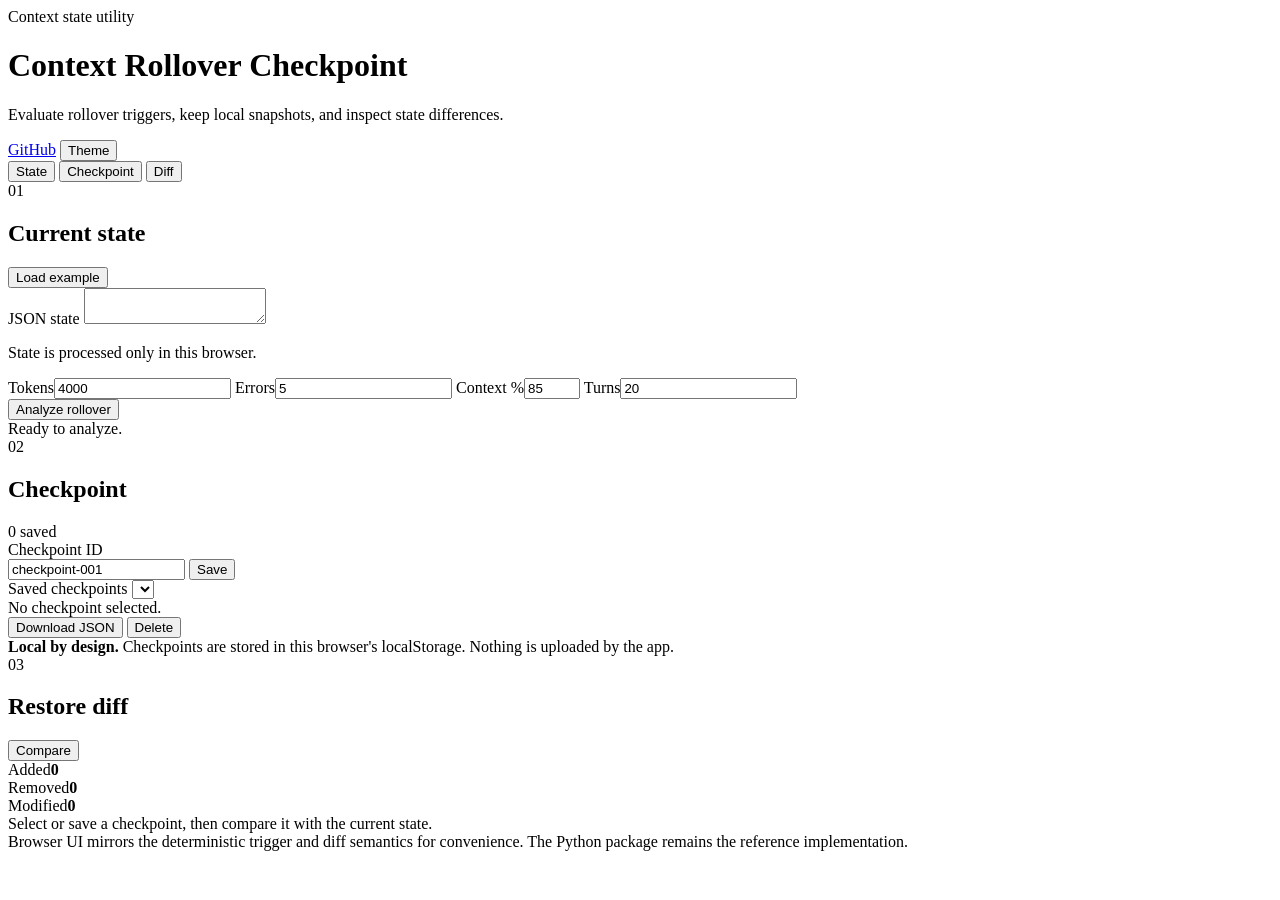
==== index.html @ 3fd951c3 "Add browser checkpoint workspace" ====
<!doctype html>
<html lang="en" data-theme="light">
<head>
  <meta charset="utf-8">
  <meta name="viewport" content="width=device-width, initial-scale=1">
  <meta name="color-scheme" content="light dark">
  <meta name="description" content="Browser interface for evaluating rollover triggers, saving local checkpoints, and comparing state changes.">
  <title>Context Rollover Checkpoint</title>
  <link rel="stylesheet" href="web/styles.css">
</head>
<body>
  <div class="app-shell">
    <header class="topbar">
      <div class="brand-block">
        <span class="eyebrow">Context state utility</span>
        <h1>Context Rollover Checkpoint</h1>
        <p>Evaluate rollover triggers, keep local snapshots, and inspect state differences.</p>
      </div>
      <div class="top-actions">
        <a class="icon-button" href="https://github.com/abusuraihsakhri/context-rollover-checkpoint-agent" target="_blank" rel="noopener noreferrer" aria-label="Open repository">GitHub</a>
        <button class="icon-button" id="themeToggle" type="button" aria-label="Switch color theme">Theme</button>
      </div>
    </header>

    <nav class="mobile-tabs" aria-label="Workspace panels">
      <button class="tab-button is-active" type="button" data-panel-target="state">State</button>
      <button class="tab-button" type="button" data-panel-target="checkpoint">Checkpoint</button>
      <button class="tab-button" type="button" data-panel-target="diff">Diff</button>
    </nav>

    <main class="workspace">
      <section class="panel is-active" data-panel="state" aria-labelledby="state-title">
        <div class="panel-heading">
          <div>
            <span class="step">01</span>
            <h2 id="state-title">Current state</h2>
          </div>
          <button class="text-button" id="loadExample" type="button">Load example</button>
        </div>

        <label class="field-label" for="stateInput">JSON state</label>
        <textarea id="stateInput" spellcheck="false" aria-describedby="stateHelp"></textarea>
        <p class="helper" id="stateHelp">State is processed only in this browser.</p>

        <div class="threshold-grid">
          <label>Tokens<input id="tokenThreshold" type="number" min="0" step="1" value="4000"></label>
          <label>Errors<input id="errorThreshold" type="number" min="0" step="1" value="5"></label>
          <label>Context %<input id="contextThreshold" type="number" min="0" max="100" step="1" value="85"></label>
          <label>Turns<input id="turnThreshold" type="number" min="0" step="1" value="20"></label>
        </div>

        <button class="primary-button" id="analyzeButton" type="button">Analyze rollover</button>
        <div class="result-strip" id="analysisResult" role="status" aria-live="polite">
          Ready to analyze.
        </div>
      </section>

      <section class="panel" data-panel="checkpoint" aria-labelledby="checkpoint-title">
        <div class="panel-heading">
          <div>
            <span class="step">02</span>
            <h2 id="checkpoint-title">Checkpoint</h2>
          </div>
          <span class="status-bade" id="checkpointCount">0 saved</span>
        </div>

        <label class="field-label" for="checkpointId">Checkpoint ID</label>
        <div class="inline-form">
          <input id="checkpointId" type="text" maxlength="64" value="checkpoint-001" autocomplete="off">
          <button class="secondary-button" id="saveCheckpoint" type="button">Save</button>
        </div>

        <label class="field-label" for="checkpointSelect">Saved checkpoints</label>
        <select id="checkpointSelect"></select>

        <div class="checkpoint-meta" id="checkpointMeta">No checkpoint selected.</div>

        <div class="button-row">
          <button class="secondary-button" id="downloadCheckpoint" type="button">Download JSON</button>
          <button class="danger-button" id="deleteCheckpoint" type="button">Delete</button>
        </div>

        <div class="privacy-note">
          <strong>Local by design.</strong>
          <span>Checkpoints are stored in this browser's localStorage. Nothing is uploaded by the app.</span>
        </div>
      </section>

      <section class="panel" data-panel="diff" aria-labelledby="diff-title">
        <div class="panel-heading">
          <div>
            <span class="step">03</span>
            <h2 id="diff-title">Restore diff</h2>
          </div>
          <button class="text-button" id="compareButton" type="button">Compare</button>
        </div>

        <div class="diff-summary" id="diffSummary">
          <div><span>Added</span><strong id="addedCount">0</strong></div>
          <div><span>Removed</span><strong id="removedCount">0</strong></div>
          <div><span>Modified</span><strong id="modifiedCount">0</strong></div>
        </div>

        <div class="diff-list" id="diffList" role="region" aria-live="polite" aria-label="State differences">
          <div class="empty-state">Select or save a checkpoint, then compare it with the current state.</div>
        </div>
      </section>
    </main>

    <footer class="footer-note">
      Browser UI mirrors the deterministic trigger and diff semantics for convenience. The Python package remains the reference implementation.
    </footer>
  </div>
  <script src="web/app.js" defer></script>
</body>
</html>
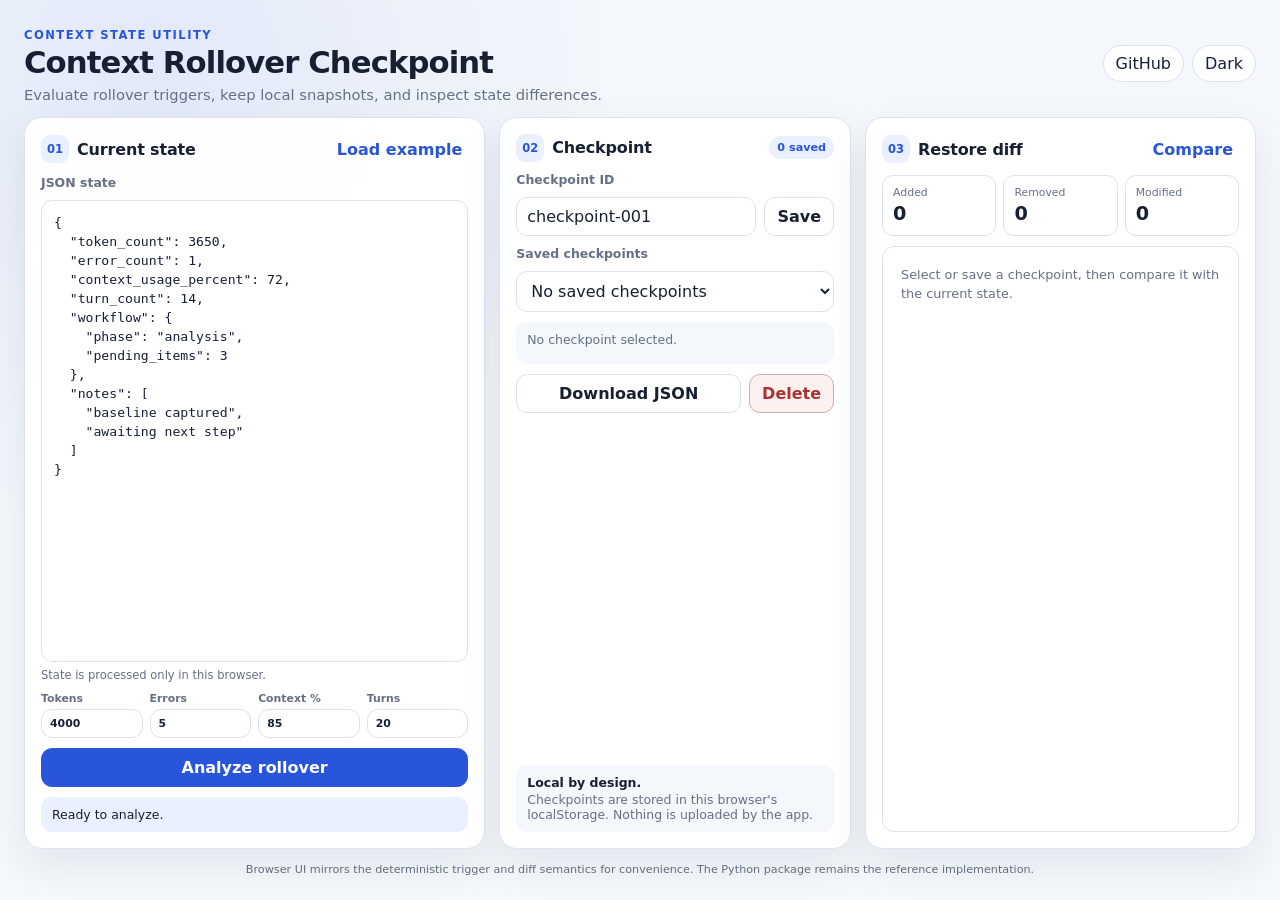
==== commit 988e816d: "Fix checkpoint status badge class" ====
--- a/index.html
+++ b/index.html
@@ -61,7 +61,7 @@
             <span class="step">02</span>
             <h2 id="checkpoint-title">Checkpoint</h2>
           </div>
-          <span class="status-bade" id="checkpointCount">0 saved</span>
+          <span class="status-badge" id="checkpointCount">0 saved</span>
         </div>
 
         <label class="field-label" for="checkpointId">Checkpoint ID</label>
--- a/web/styles.css
+++ b/web/styles.css
@@ -0,0 +1,196 @@
+:root {
+  --bg: #f4f7fb;
+  --surface: rgba(255, 255, 255, 0.94);
+  --surface-strong: #ffffff;
+  --text: #172033;
+  --muted: #667085;
+  --line: #dbe3ee;
+  --accent: #2855d9;
+  --accent-soft: #eaf0ff;
+  --success: #177245;
+  --success-soft: #e9f7ef;
+  --danger: #a93232;
+  --danger-soft: #fff0f0;
+  --shadow: 0 16px 40px rgba(27, 39, 67, 0.08);
+  --radius: 18px;
+}
+
+html[data-theme="dark"] {
+  --bg: #0f1420;
+  --surface: rgba(24, 31, 45, 0.96);
+  --surface-strong: #1a2231;
+  --text: #edf2fb;
+  --muted: #aeb9ca;
+  --line: #303c50;
+  --accent: #8ba7ff;
+  --accent-soft: #222f52;
+  --success: #7bd9a7;
+  --success-soft: #183528;
+  --danger: #ff9b9b;
+  --danger-soft: #442528;
+  --shadow: 0 16px 40px rgba(0, 0, 0, 0.24);
+}
+
+* { box-sizing: border-box; }
+html, body { margin: 0; min-height: 100%; }
+body {
+  min-height: 100dvh;
+  background:
+    radial-gradient(circle at 12% 8%, color-mix(in srgb, var(--accent) 9%, transparent), transparent 34%),
+    var(--bg);
+  color: var(--text);
+  font-family: Inter, ui-sans-serif, system-ui, -apple-system, BlinkMacSystemFont, "Segoe UI", sans-serif;
+}
+button, input, select, textarea { font: inherit; }
+button, a, input, select, textarea { outline: none; }
+button:focus-visible, a:focus-visible, input:focus-visible, select:focus-visible, textarea:focus-visible {
+  box-shadow: 0 0 0 3px color-mix(in srgb, var(--accent) 25%, transparent);
+}
+
+.app-shell {
+  width: min(1500px, 100%);
+  min-height: 100dvh;
+  margin: 0 auto;
+  padding: clamp(14px, 2vw, 24px);
+  display: grid;
+  grid-template-rows: auto 1fr auto;
+  gap: 14px;
+}
+
+.topbar {
+  display: flex;
+  align-items: center;
+  justify-content: space-between;
+  gap: 18px;
+}
+.brand-block { min-width: 0; }
+.eyebrow {
+  display: inline-block;
+  margin-bottom: 4px;
+  color: var(--accent);
+  font-size: 0.72rem;
+  font-weight: 800;
+  letter-spacing: 0.13em;
+  text-transform: uppercase;
+}
+h1 { margin: 0; font-size: clamp(1.45rem, 2.4vw, 2rem); line-height: 1.1; letter-spacing: -0.03em; }
+.brand-block p { margin: 6px 0 0; color: var(--muted); font-size: 0.92rem; }
+.top-actions { display: flex; gap: 8px; flex-shrink: 0; }
+.icon-button, .text-button {
+  border: 1px solid var(--line);
+  background: var(--surface);
+  color: var(--text);
+  border-radius: 999px;
+  padding: 8px 12px;
+  text-decoration: none;
+  cursor: pointer;
+}
+.text-button { border: 0; background: transparent; color: var(--accent); font-weight: 700; padding: 6px; }
+
+.workspace {
+  min-height: 0;
+  display: grid;
+  grid-template-columns: minmax(0, 1.18fr) minmax(0, 0.9fr) minmax(0, 1fr);
+  gap: 14px;
+}
+.panel {
+  min-height: 0;
+  background: var(--surface);
+  border: 1px solid var(--line);
+  border-radius: var(--radius);
+  box-shadow: var(--shadow);
+  padding: 16px;
+  display: flex;
+  flex-direction: column;
+  gap: 10px;
+  overflow: hidden;
+  backdrop-filter: blur(14px);
+}
+.panel-heading { display: flex; align-items: center; justify-content: space-between; gap: 12px; }
+.panel-heading > div { display: flex; align-items: center; gap: 8px; }
+.step {
+  display: grid;
+  place-items: center;
+  width: 28px;
+  height: 28px;
+  border-radius: 9px;
+  background: var(--accent-soft);
+  color: var(--accent);
+  font-size: 0.72rem;
+  font-weight: 900;
+}
+h2 { margin: 0; font-size: 1rem; letter-spacing: -0.01em; }
+.field-label { color: var(--muted); font-size: 0.78rem; font-weight: 700; }
+textarea, input, select {
+  width: 100%;
+  border: 1px solid var(--line);
+  background: var(--surface-strong);
+  color: var(--text);
+  border-radius: 11px;
+}
+textarea { min-height: 0; flex: 1; resize: none; padding: 12px; font: 0.82rem/1.45 ui-monospace, SFMono-Regular, Menlo, Consolas, monospace; }
+input, select { padding: 9px 10px; }
+.helper { margin: -4px 0 0; color: var(--muted); font-size: 0.72rem; }
+.threshold-grid { display: grid; grid-template-columns: repeat(4, 1fr); gap: 7px; }
+.threshold-grid label { color: var(--muted); font-size: 0.68rem; font-weight: 700; }
+.threshold-grid input { margin-top: 4px; padding: 7px 8px; }
+.inline-form { display: grid; grid-template-columns: 1fr auto; gap: 8px; }
+
+.primary-button, .secondary-button, .danger-button {
+  border-radius: 11px;
+  padding: 9px 12px;
+  font-weight: 800;
+  cursor: pointer;
+}
+.primary-button { border: 1px solid var(--accent); background: var(--accent); color: white; }
+.secondary-button { border: 1px solid var(--line); background: var(--surface-strong); color: var(--text); }
+.danger-button { border: 1px solid color-mix(in srgb, var(--danger) 30%, var(--line)); background: var(--danger-soft); color: var(--danger); }
+.button-row { display: grid; grid-template-columns: 1fr auto; gap: 8px; }
+.result-strip, .checkpoint-meta, .privacy-note {
+  border-radius: 11px;
+  padding: 10px 11px;
+  font-size: 0.78rem;
+}
+.result-strip { background: var(--accent-soft); color: var(--text); }
+.result-strip.is-triggered { background: var(--danger-soft); color: var(--danger); }
+.result-strip.is-clear { background: var(--success-soft); color: var(--success); }
+.checkpoint-meta { background: var(--bg); color: var(--muted); min-height: 42px; }
+.privacy-note { margin-top: auto; background: var(--bg); color: var(--muted); display: grid; gap: 2px; }
+.privacy-note strong { color: var(--text); }
+.status-badge { border-radius: 999px; background: var(--accent-soft); color: var(--accent); padding: 5px 8px; font-size: 0.7rem; font-weight: 800; }
+
+.diff-summary { display: grid; grid-template-columns: repeat(3, 1fr); gap: 7px; }
+.diff-summary div { border: 1px solid var(--line); background: var(--surface-strong); border-radius: 11px; padding: 10px; display: grid; gap: 3px; }
+.diff-summary span { color: var(--muted); font-size: 0.68rem; }
+.diff-summary strong { font-size: 1.2rem; }
+.diff-list { min-height: 0; flex: 1; overflow: auto; border: 1px solid var(--line); border-radius: 12px; background: var(--surface-strong); }
+.diff-row { padding: 9px 10px; border-bottom: 1px solid var(--line); display: grid; gap: 4px; }
+.diff-row:last-child { border-bottom: 0; }
+.diff-row code { color: var(--text); font-size: 0.75rem; word-break: break-word; }
+.diff-kind { width: fit-content; border-radius: 999px; padding: 2px 6px; font-size: 0.62rem; font-weight: 900; text-transform: uppercase; letter-spacing: 0.06em; }
+.diff-kind.added { background: var(--success-soft); color: var(--success); }
+.diff-kind.removed, .diff-kind.modified { background: var(--danger-soft); color: var(--danger); }
+.empty-state { color: var(--muted); padding: 18px; font-size: 0.8rem; line-height: 1.5; }
+.mobile-tabs { display: none; }
+.footer-note { color: var(--muted); text-align: center; font-size: 0.7rem; }
+
+@media (max-width: 980px) {
+  .workspace { grid-template-columns: 1fr 1fr; }
+  .panel[data-panel="diff"] { grid-column: 1 / -1; min-height: 260px; }
+}
+
+@media (max-width: 720px) {
+  body { overflow: hidden; }
+  .app-shell { height: 100dvh; min-height: 0; padding: 10px; grid-template-rows: auto auto 1fr auto; gap: 9px; }
+  .topbar { align-items: flex-start; }
+  .brand-block p { display: none; }
+  .top-actions .icon-button:first-child { display: none; }
+  .mobile-tabs { display: grid; grid-template-columns: repeat(3, 1fr); gap: 6px; }
+  .tab-button { border: 1px solid var(--line); background: var(--surface); color: var(--muted); border-radius: 10px; padding: 8px; font-weight: 800; cursor: pointer; }
+  .tab-button.is-active { background: var(--accent-soft); color: var(--accent); border-color: color-mix(in srgb, var(--accent) 35%, var(--line)); }
+  .workspace { display: block; min-height: 0; }
+  .panel { display: none; height: 100%; padding: 13px; }
+  .panel.is-active { display: flex; }
+  .threshold-grid { grid-template-columns: repeat(2, 1fr); }
+  .footer-note { white-space: nowrap; overflow: hidden; text-overflow: ellipsis; }
+}
